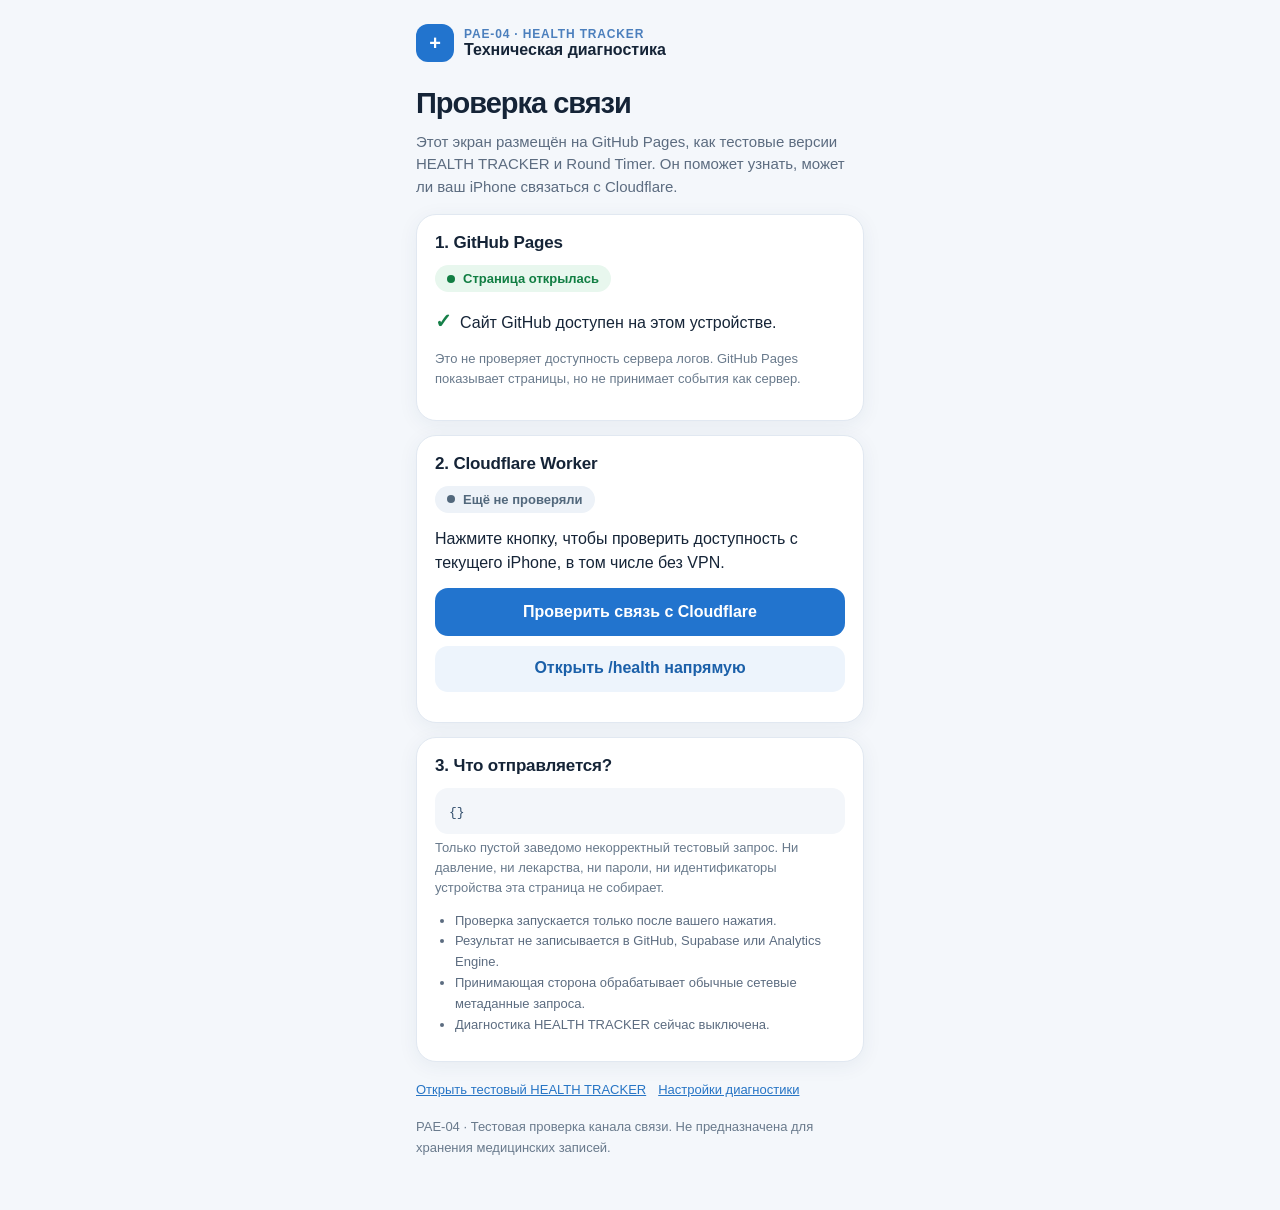
==== diagnostics/connection/index.html @ 2de0312d "feat(pae04): add GitHub Pages iPhone Cloudflare connectivity diagnostics without medical data" ====
<!doctype html>
<html lang="ru">
<head>
<meta charset="utf-8">
<meta name="viewport" content="width=device-width,initial-scale=1,viewport-fit=cover">
<meta name="robots" content="noindex,nofollow">
<meta name="referrer" content="no-referrer">
<meta http-equiv="Content-Security-Policy" content="default-src 'none'; script-src 'self'; style-src 'unsafe-inline'; connect-src https://pae04-qa-technical-receiver.mastyukov.workers.dev; img-src 'none'; font-src 'none'; base-uri 'none'; form-action 'none'; object-src 'none'">
<title>HEALTH TRACKER · Проверка связи</title>
<style>
:root{color-scheme:light dark;font-family:-apple-system,BlinkMacSystemFont,"Segoe UI",Arial,sans-serif;background:#f4f7fb;color:#152437;font-size:16px}
*{box-sizing:border-box}
html,body{margin:0;width:100%;max-width:100%;overflow-x:clip}
body{min-height:100vh}
main{max-width:480px;margin:auto;padding:calc(24px + env(safe-area-inset-top)) 16px calc(40px + env(safe-area-inset-bottom))}
header{display:flex;align-items:center;gap:10px;margin-bottom:24px}
.mark{display:grid;place-items:center;background:#2274ce;border-radius:12px;width:38px;height:38px;color:#fff;font-size:20px;font-weight:800}
.eyebrow{font-size:12px;font-weight:800;letter-spacing:.07em;color:#4b7fbd}
h1{font-size:29px;line-height:1.2;letter-spacing:-.035em;margin:0 0 10px}
.lead{font-size:15px;color:#5c6c80;line-height:1.5;margin:0 0 16px}
.card{border:1px solid #e1e8f1;border-radius:20px;padding:18px;background:#fff;margin:14px 0;box-shadow:0 4px 20px #213d6410;min-width:0}
.card h2{font-size:17px;margin:0 0 12px;letter-spacing:-.01em}
.status{display:inline-flex;align-items:center;border-radius:999px;background:#edf2f8;color:#52687c;font-size:13px;font-weight:700;padding:6px 12px;margin-bottom:10px}
.status::before{content:"";width:8px;height:8px;border-radius:99px;background:currentColor;margin-right:8px}
.status.ok{background:#e8f7ee;color:#117e43}
.status.warning{background:#fff3db;color:#805500}
.status.danger{background:#ffebeb;color:#ad2121}
.status.checking{background:#eaf3ff;color:#125fae}
p{margin:4px 0 12px;line-height:1.55}
.muted{color:#697a8c;font-size:13px}
button{appearance:none;border:0;border-radius:13px;background:#2274ce;color:#fff;padding:14px 18px;font-size:16px;font-weight:700;line-height:1.25;min-height:48px;cursor:pointer;width:100%;-webkit-tap-highlight-color:transparent}
button:disabled{opacity:.6;cursor:not-allowed}
.secondary{display:block;text-align:center;background:#edf4fc;color:#1b60a9;border-radius:13px;font-weight:700;padding:13px 12px;min-height:46px;text-decoration:none;margin-top:10px}
.panel{background:#f3f6fa;border-radius:13px;padding:14px;color:#324e6c}
code{font-family:ui-monospace,SFMono-Regular,Menlo,monospace;font-size:13px;overflow-wrap:anywhere}
.tick{font-weight:800;color:#157f48;font-size:20px;margin-right:8px}
ul{padding-left:20px;margin:8px 0;color:#5c6c80;font-size:13px;line-height:1.6}
.footer-links{display:flex;gap:12px;flex-wrap:wrap;font-size:13px;padding-top:6px}
.footer-links a{color:#2775c5}
@media(prefers-color-scheme:dark){
  :root{background:#0f1825;color:#f4f7fa}
  .lead,.muted,ul{color:#adbacb}
  .card{background:#1d2a3c;border-color:#38475c;box-shadow:none}
  .panel{background:#142234;color:#d3e1f4}
  .secondary{background:#203b56;color:#a8d6ff}
}
</style>
</head>
<body>
<main>
<header><span class="mark" aria-hidden="true">+</span><div><div class="eyebrow">PAE-04 · HEALTH TRACKER</div><strong>Техническая диагностика</strong></div></header>
<h1>Проверка связи</h1>
<p class="lead">Этот экран размещён на GitHub Pages, как тестовые версии HEALTH TRACKER и Round Timer. Он поможет узнать, может ли ваш iPhone связаться с Cloudflare.</p>
<section class="card" aria-labelledby="githubTitle">
<h2 id="githubTitle">1. GitHub Pages</h2>
<div class="status ok">Страница открылась</div>
<p><span class="tick" aria-hidden="true">✓</span>Сайт GitHub доступен на этом устройстве.</p>
<p class="muted">Это не проверяет доступность сервера логов. GitHub Pages показывает страницы, но не принимает события как сервер.</p>
</section>
<section class="card" aria-labelledby="cloudTitle">
<h2 id="cloudTitle">2. Cloudflare Worker</h2>
<div id="probe-state" class="status" role="status" aria-live="polite">Ещё не проверяли</div>
<p id="probe-description">Нажмите кнопку, чтобы проверить доступность с текущего iPhone, в том числе без VPN.</p>
<button type="button" id="probe">Проверить связь с Cloudflare</button>
<a id="direct-health" class="secondary" href="https://pae04-qa-technical-receiver.mastyukov.workers.dev/health" rel="noreferrer noopener" target="_blank">Открыть /health напрямую</a>
<p id="probe-caption" class="muted" aria-live="polite"></p>
</section>
<section class="card" aria-labelledby="privacyTitle">
<h2 id="privacyTitle">3. Что отправляется?</h2>
<div class="panel"><code>{}</code></div>
<p class="muted">Только пустой заведомо некорректный тестовый запрос. Ни давление, ни лекарства, ни пароли, ни идентификаторы устройства эта страница не собирает.</p>
<ul>
<li>Проверка запускается только после вашего нажатия.</li>
<li>Результат не записывается в GitHub, Supabase или Analytics Engine.</li>
<li>Принимающая сторона обрабатывает обычные сетевые метаданные запроса.</li>
<li>Диагностика HEALTH TRACKER сейчас выключена.</li>
</ul>
</section>
<div class="footer-links">
<a href="../../">Открыть тестовый HEALTH TRACKER</a>
<a href="../demo/">Настройки диагностики</a>
</div>
<p class="muted" style="padding-top:16px">PAE-04 · Тестовая проверка канала связи. Не предназначена для хранения медицинских записей.</p>
</main>
<script type="module" src="./app.mjs"></script>
</body>
</html>
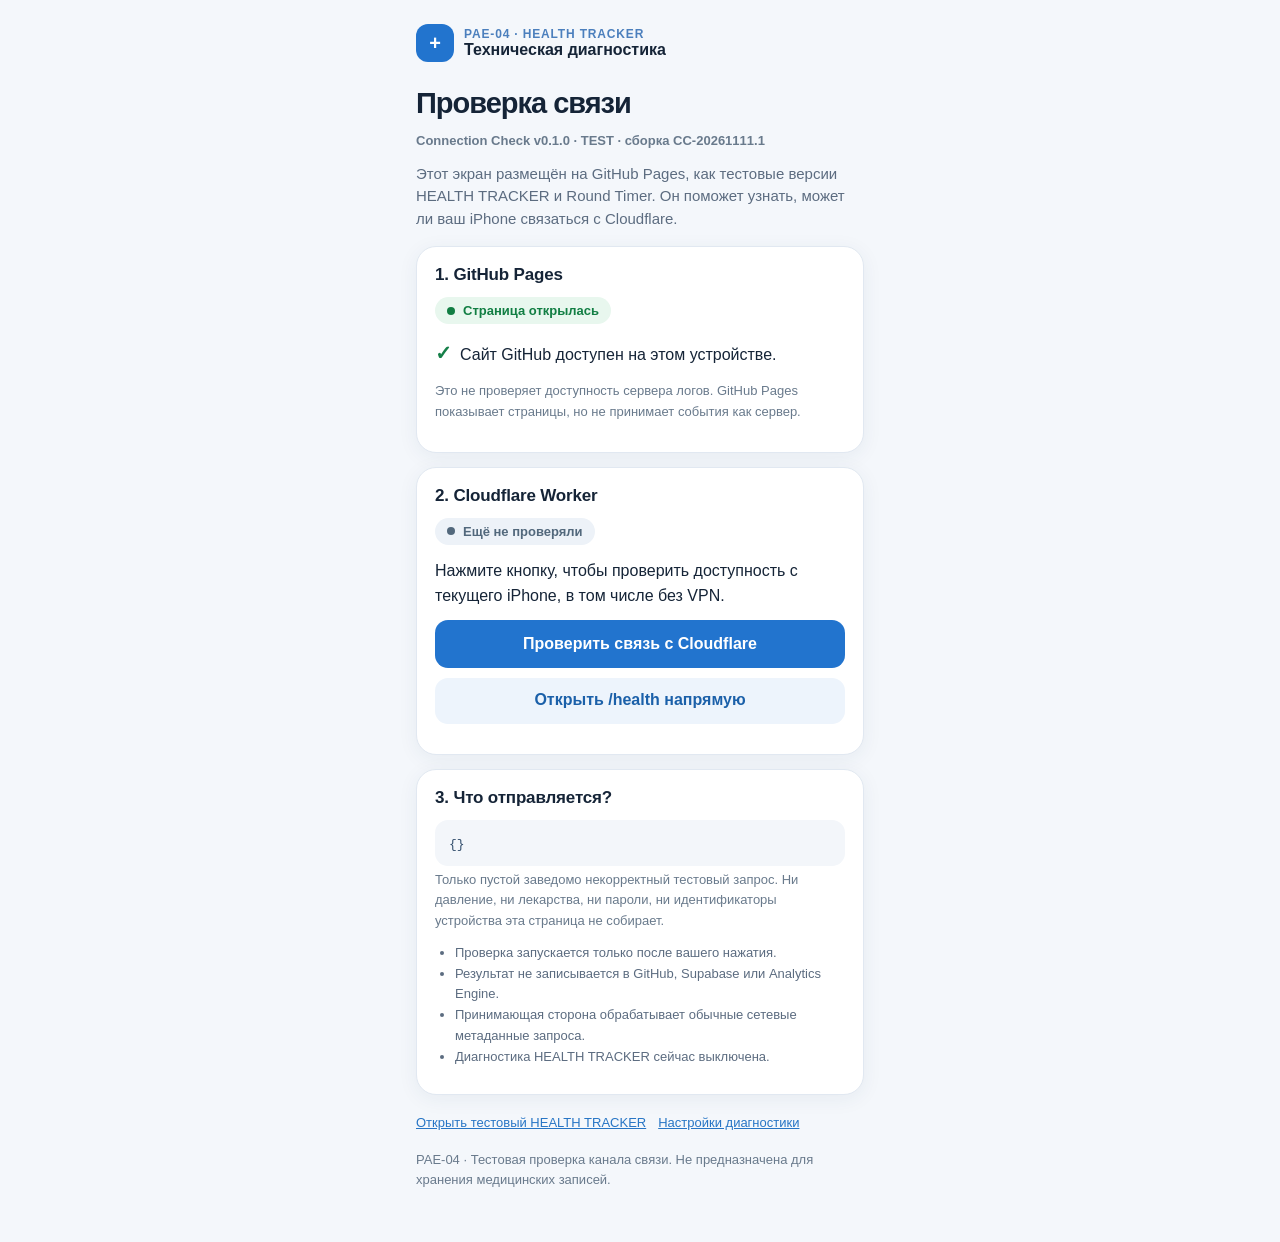
==== commit 3ffc2591: "ui(pae04): show explicit TEST version and release build on diagnostics/connection/index.html" ====
--- a/diagnostics/connection/index.html
+++ b/diagnostics/connection/index.html
@@ -6,7 +6,7 @@
 <meta name="robots" content="noindex,nofollow">
 <meta name="referrer" content="no-referrer">
 <meta http-equiv="Content-Security-Policy" content="default-src 'none'; script-src 'self'; style-src 'unsafe-inline'; connect-src https://pae04-qa-technical-receiver.mastyukov.workers.dev; img-src 'none'; font-src 'none'; base-uri 'none'; form-action 'none'; object-src 'none'">
-<title>HEALTH TRACKER · Проверка связи</title>
+<title>HEALTH TRACKER · Connection Check v0.1.0 TEST</title>
 <style>
 :root{color-scheme:light dark;font-family:-apple-system,BlinkMacSystemFont,"Segoe UI",Arial,sans-serif;background:#f4f7fb;color:#152437;font-size:16px}
 *{box-sizing:border-box}
@@ -50,6 +50,7 @@
 <main>
 <header><span class="mark" aria-hidden="true">+</span><div><div class="eyebrow">PAE-04 · HEALTH TRACKER</div><strong>Техническая диагностика</strong></div></header>
 <h1>Проверка связи</h1>
+<p id="pae04-build" class="muted" data-version="0.1.0" data-build="CC-20261111.1" style="font-weight:700">Connection Check v0.1.0 · TEST · сборка CC-20261111.1</p>
 <p class="lead">Этот экран размещён на GitHub Pages, как тестовые версии HEALTH TRACKER и Round Timer. Он поможет узнать, может ли ваш iPhone связаться с Cloudflare.</p>
 <section class="card" aria-labelledby="githubTitle">
 <h2 id="githubTitle">1. GitHub Pages</h2>
